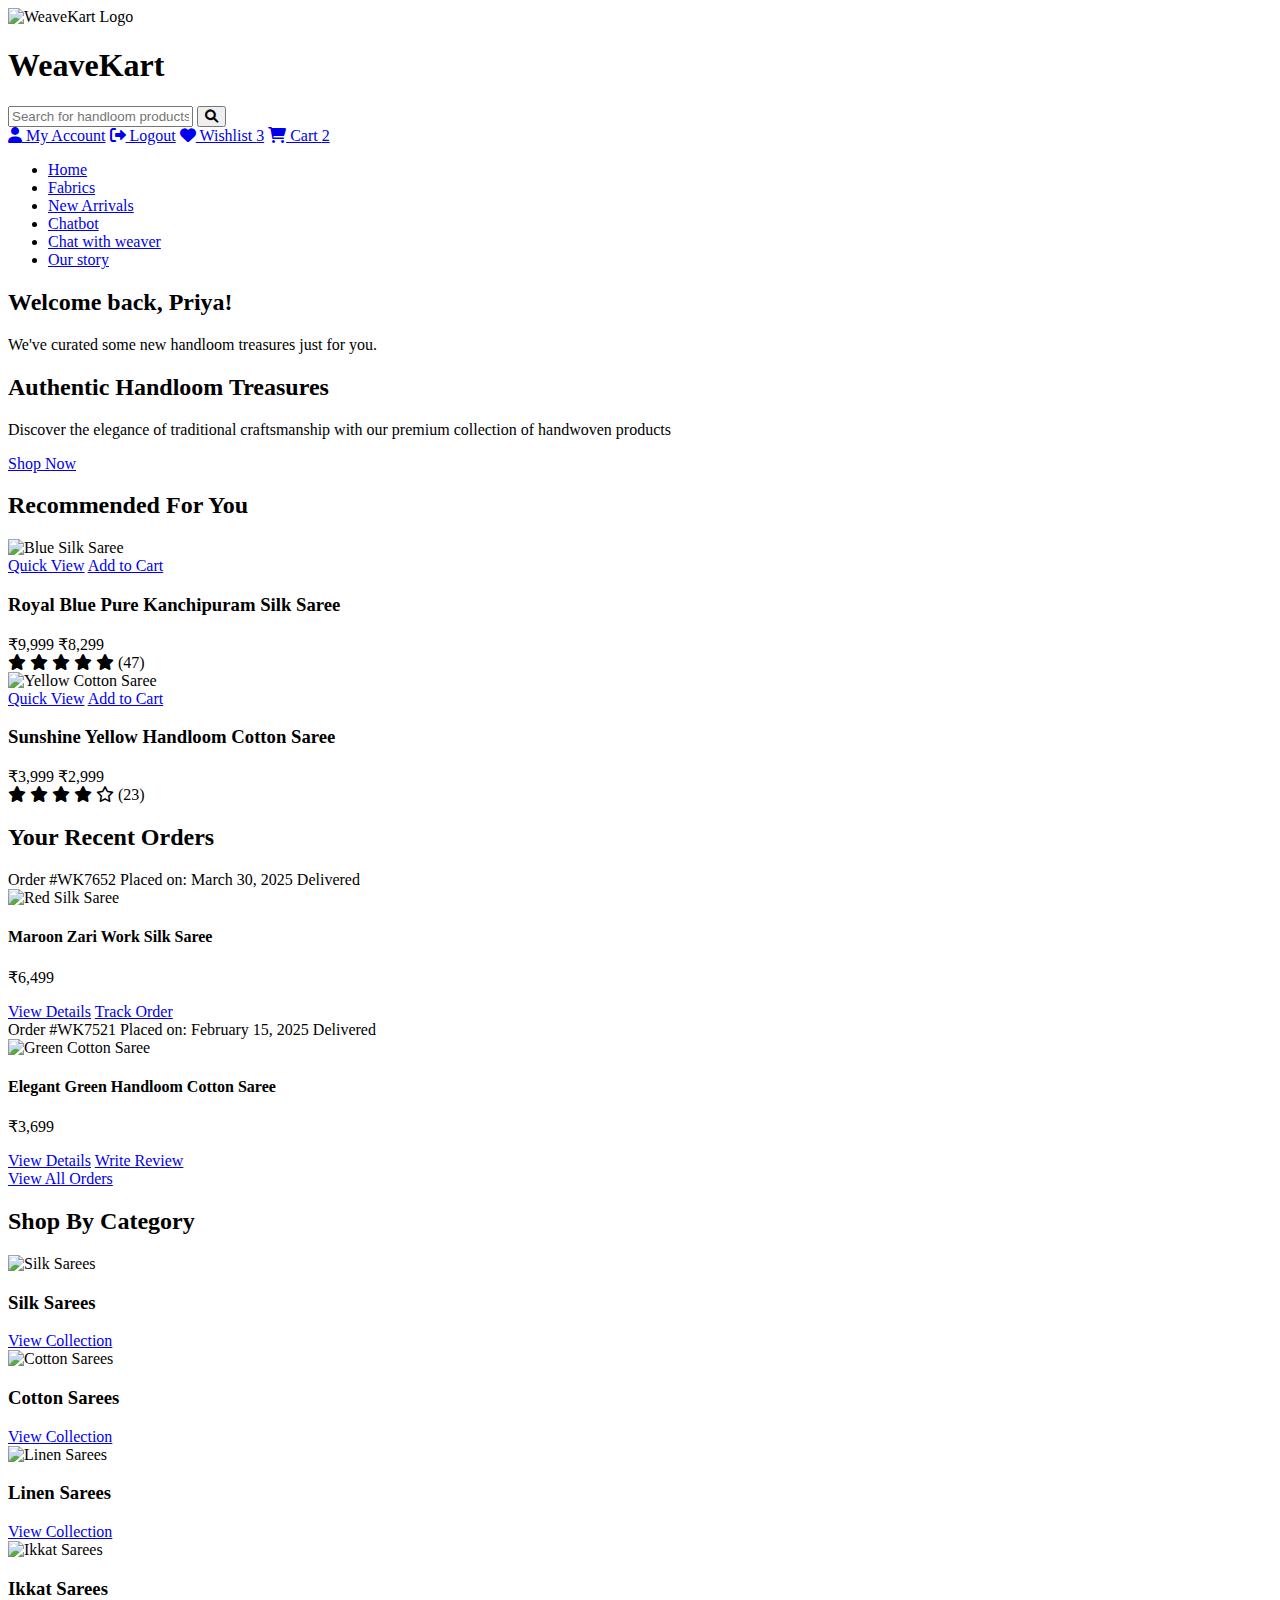
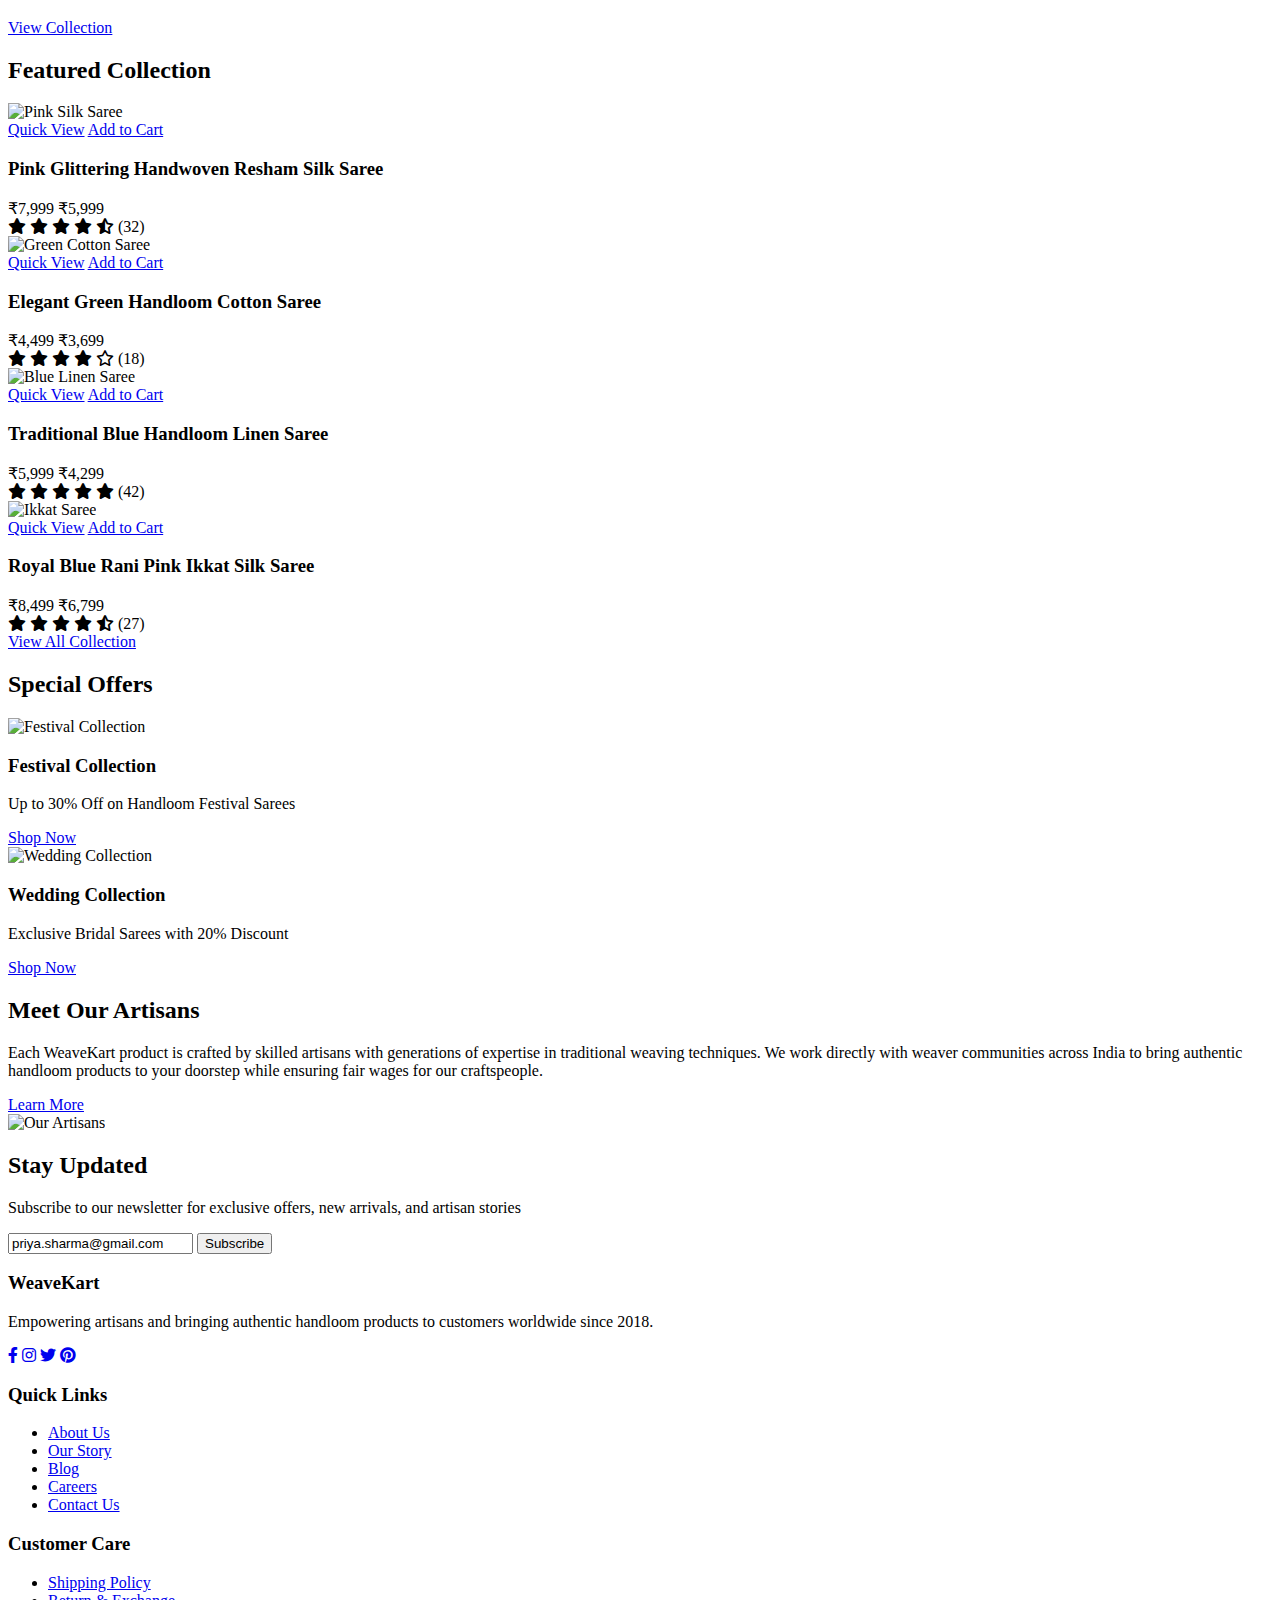
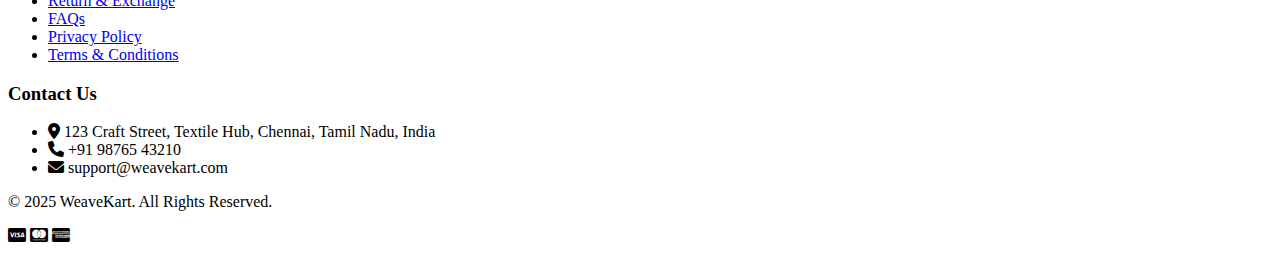
==== after_login/index.html @ b312c112 "Add files via upload" ====
<!DOCTYPE html>
<html lang="en">
<head>
    <meta charset="UTF-8">
    <meta name="viewport" content="width=device-width, initial-scale=1.0">
    <link rel="stylesheet" href="assets\css\style.css">
    <title>WeaveKart - My Account</title>
    <link rel="stylesheet" href="https://cdnjs.cloudflare.com/ajax/libs/font-awesome/6.0.0-beta3/css/all.min.css">
</head>
<body>
    <header>
        <div class="header-top">
            <div class="logo">
                <img src="assets/images/weavekart_logo.jpg" alt="WeaveKart Logo">
                <h1>WeaveKart</h1>
            </div>
            <div class="search-bar">
                <input type="text" placeholder="Search for handloom products...">
                <button><i class="fas fa-search"></i></button>
            </div>
            <div class="user-actions">
                <!-- Changed from login/signup to account dashboard -->
                <a href="my-account.html"><i class="fas fa-user"></i> My Account</a>
                <a href="logout.html"><i class="fas fa-sign-out-alt"></i> Logout</a>
                <a href="wishlist.html"><i class="fas fa-heart"></i> Wishlist <span class="badge">3</span></a>
                <a href="cart.html"><i class="fas fa-shopping-cart"></i> Cart <span class="badge">2</span></a>
            </div>
        </div>
        <nav>
            <ul>
                <li><a href="index.html" class="active">Home</a></li>
                <li><a href="fabrics.html">Fabrics</a></li>
                <li><a href="new-arrivals.html">New Arrivals</a></li>
                <li><a href="chatbot.html">Chatbot</a></li>
                <li><a href="chat_with_weaver.html">Chat with weaver</a></li>
                <li><a href="ourstory.html">Our story</a></li>
            </ul>
        </nav>
    </header>

    <!-- Welcome Banner for logged-in user -->
    <section class="welcome-banner">
        <div class="welcome-content">
            <h2>Welcome back, Priya!</h2>
            <p>We've curated some new handloom treasures just for you.</p>
        </div>
    </section>

    <section class="hero">
        <div class="hero-content">
            <h2>Authentic Handloom Treasures</h2>
            <p>Discover the elegance of traditional craftsmanship with our premium collection of handwoven products</p>
            <a href="#featured" class="cta-button">Shop Now</a>
        </div>
    </section>

    <!-- Personalized Recommendations -->
    <section class="personalized-recommendations">
        <h2>Recommended For You</h2>
        <div class="product-grid">
            <div class="product">
                <div class="product-image">
                    <img src="assets/images/blue-silk-saree.jpg" alt="Blue Silk Saree">
                    <div class="overlay">
                        <a href="product-details.html" class="quick-view">Quick View</a>
                        <a href="cart.html" class="add-to-cart">Add to Cart</a>
                    </div>
                </div>
                <h3>Royal Blue Pure Kanchipuram Silk Saree</h3>
                <div class="product-price">
                    <span class="original-price">₹9,999</span>
                    <span class="sale-price">₹8,299</span>
                </div>
                <div class="rating">
                    <i class="fas fa-star"></i>
                    <i class="fas fa-star"></i>
                    <i class="fas fa-star"></i>
                    <i class="fas fa-star"></i>
                    <i class="fas fa-star"></i>
                    <span>(47)</span>
                </div>
            </div>
            <div class="product">
                <div class="product-image">
                    <img src="assets/images/yellow-cotton-saree.jpg" alt="Yellow Cotton Saree">
                    <div class="overlay">
                        <a href="product-details.html" class="quick-view">Quick View</a>
                        <a href="cart.html" class="add-to-cart">Add to Cart</a>
                    </div>
                </div>
                <h3>Sunshine Yellow Handloom Cotton Saree</h3>
                <div class="product-price">
                    <span class="original-price">₹3,999</span>
                    <span class="sale-price">₹2,999</span>
                </div>
                <div class="rating">
                    <i class="fas fa-star"></i>
                    <i class="fas fa-star"></i>
                    <i class="fas fa-star"></i>
                    <i class="fas fa-star"></i>
                    <i class="far fa-star"></i>
                    <span>(23)</span>
                </div>
            </div>
        </div>
    </section>

    <!-- Recent Orders -->
    <section class="recent-orders">
        <h2>Your Recent Orders</h2>
        <div class="order-cards">
            <div class="order-card">
                <div class="order-header">
                    <span class="order-id">Order #WK7652</span>
                    <span class="order-date">Placed on: March 30, 2025</span>
                    <span class="order-status delivered">Delivered</span>
                </div>
                <div class="order-items">
                    <div class="order-item">
                        <img src="assets/images/red-silk-saree.jpg" alt="Red Silk Saree">
                        <div class="item-details">
                            <h4>Maroon Zari Work Silk Saree</h4>
                            <p>₹6,499</p>
                        </div>
                    </div>
                </div>
                <div class="order-actions">
                    <a href="order-details.html" class="view-details">View Details</a>
                    <a href="track-order.html" class="track-order">Track Order</a>
                </div>
            </div>
            <div class="order-card">
                <div class="order-header">
                    <span class="order-id">Order #WK7521</span>
                    <span class="order-date">Placed on: February 15, 2025</span>
                    <span class="order-status delivered">Delivered</span>
                </div>
                <div class="order-items">
                    <div class="order-item">
                        <img src="assets/images/green-cotton-saree.jpg" alt="Green Cotton Saree">
                        <div class="item-details">
                            <h4>Elegant Green Handloom Cotton Saree</h4>
                            <p>₹3,699</p>
                        </div>
                    </div>
                </div>
                <div class="order-actions">
                    <a href="order-details.html" class="view-details">View Details</a>
                    <a href="write-review.html" class="write-review">Write Review</a>
                </div>
            </div>
        </div>
        <div class="view-more">
            <a href="my-orders.html" class="view-more-btn">View All Orders</a>
        </div>
    </section>

    <section class="categories">
        <h2>Shop By Category</h2>
        <div class="category-container">
            <div class="category">
                <img src="assets/images/silk-sarees.jpg" alt="Silk Sarees">
                <h3>Silk Sarees</h3>
                <a href="silk-sarees.html" class="category-link">View Collection</a>
            </div>
            <div class="category">
                <img src="assets/images/cotton-sarees.jpg" alt="Cotton Sarees">
                <h3>Cotton Sarees</h3>
                <a href="cotton-sarees.html" class="category-link">View Collection</a>
            </div>
            <div class="category">
                <img src="assets/images/linen-sarees.jpg" alt="Linen Sarees">
                <h3>Linen Sarees</h3>
                <a href="linen-sarees.html" class="category-link">View Collection</a>
            </div>
            <div class="category">
                <img src="assets/images/ikkat-sarees.jpg" alt="Ikkat Sarees">
                <h3>Ikkat Sarees</h3>
                <a href="ikkat-sarees.html" class="category-link">View Collection</a>
            </div>
        </div>
    </section>

    <section id="featured" class="featured-products">
        <h2>Featured Collection</h2>
        <div class="product-grid">
            <div class="product">
                <div class="product-image">
                    <img src="assets/images/pink-silk-saree.jpg" alt="Pink Silk Saree">
                    <div class="overlay">
                        <a href="product-details.html" class="quick-view">Quick View</a>
                        <a href="cart.html" class="add-to-cart">Add to Cart</a>
                    </div>
                </div>
                <h3>Pink Glittering Handwoven Resham Silk Saree</h3>
                <div class="product-price">
                    <span class="original-price">₹7,999</span>
                    <span class="sale-price">₹5,999</span>
                </div>
                <div class="rating">
                    <i class="fas fa-star"></i>
                    <i class="fas fa-star"></i>
                    <i class="fas fa-star"></i>
                    <i class="fas fa-star"></i>
                    <i class="fas fa-star-half-alt"></i>
                    <span>(32)</span>
                </div>
            </div>
            <div class="product">
                <div class="product-image">
                    <img src="assets/images/green-cotton-saree.jpg" alt="Green Cotton Saree">
                    <div class="overlay">
                        <a href="product-details.html" class="quick-view">Quick View</a>
                        <a href="cart.html" class="add-to-cart">Add to Cart</a>
                    </div>
                </div>
                <h3>Elegant Green Handloom Cotton Saree</h3>
                <div class="product-price">
                    <span class="original-price">₹4,499</span>
                    <span class="sale-price">₹3,699</span>
                </div>
                <div class="rating">
                    <i class="fas fa-star"></i>
                    <i class="fas fa-star"></i>
                    <i class="fas fa-star"></i>
                    <i class="fas fa-star"></i>
                    <i class="far fa-star"></i>
                    <span>(18)</span>
                </div>
            </div>
            <div class="product">
                <div class="product-image">
                    <img src="assets/images/blue-linen-saree.jpg" alt="Blue Linen Saree">
                    <div class="overlay">
                        <a href="product-details.html" class="quick-view">Quick View</a>
                        <a href="cart.html" class="add-to-cart">Add to Cart</a>
                    </div>
                </div>
                <h3>Traditional Blue Handloom Linen Saree</h3>
                <div class="product-price">
                    <span class="original-price">₹5,999</span>
                    <span class="sale-price">₹4,299</span>
                </div>
                <div class="rating">
                    <i class="fas fa-star"></i>
                    <i class="fas fa-star"></i>
                    <i class="fas fa-star"></i>
                    <i class="fas fa-star"></i>
                    <i class="fas fa-star"></i>
                    <span>(42)</span>
                </div>
            </div>
            <div class="product">
                <div class="product-image">
                    <img src="assets/images/ikkat-sarees(1).jpg" alt="Ikkat Saree">
                    <div class="overlay">
                        <a href="product-details.html" class="quick-view">Quick View</a>
                        <a href="cart.html" class="add-to-cart">Add to Cart</a>
                    </div>
                </div>
                <h3>Royal Blue Rani Pink Ikkat Silk Saree</h3>
                <div class="product-price">
                    <span class="original-price">₹8,499</span>
                    <span class="sale-price">₹6,799</span>
                </div>
                <div class="rating">
                    <i class="fas fa-star"></i>
                    <i class="fas fa-star"></i>
                    <i class="fas fa-star"></i>
                    <i class="fas fa-star"></i>
                    <i class="fas fa-star-half-alt"></i>
                    <span>(27)</span>
                </div>
            </div>
        </div>
        <div class="view-more">
            <a href="collections.html" class="view-more-btn">View All Collection</a>
        </div>
    </section>

    <section class="special-offers">
        <h2>Special Offers</h2>
        <div class="offers-container">
            <div class="offer">
                <img src="assets/images/festival-collection.jpg" alt="Festival Collection">
                <div class="offer-content">
                    <h3>Festival Collection</h3>
                    <p>Up to 30% Off on Handloom Festival Sarees</p>
                    <a href="festival-collection.html" class="offer-btn">Shop Now</a>
                </div>
            </div>
            <div class="offer">
                <img src="assets/images/wedding-collection.jpg" alt="Wedding Collection">
                <div class="offer-content">
                    <h3>Wedding Collection</h3>
                    <p>Exclusive Bridal Sarees with 20% Discount</p>
                    <a href="wedding-collection.html" class="offer-btn">Shop Now</a>
                </div>
            </div>
        </div>
    </section>

    <section class="artisan-story">
        <div class="artisan-content">
            <h2>Meet Our Artisans</h2>
            <p>Each WeaveKart product is crafted by skilled artisans with generations of expertise in traditional weaving techniques. We work directly with weaver communities across India to bring authentic handloom products to your doorstep while ensuring fair wages for our craftspeople.</p>
            <a href="our-artisans.html" class="artisan-btn">Learn More</a>
        </div>
        <div class="artisan-image">
            <img src="assets/images/artisans.jpg" alt="Our Artisans">
        </div>
    </section>

    <section class="subscribe">
        <div class="subscribe-content">
            <h2>Stay Updated</h2>
            <p>Subscribe to our newsletter for exclusive offers, new arrivals, and artisan stories</p>
            <form class="subscribe-form">
                <input type="email" placeholder="Your Email Address" value="priya.sharma@gmail.com" required>
                <button type="submit">Subscribe</button>
            </form>
        </div>
    </section>

    <footer>
        <div class="footer-container">
            <div class="footer-column">
                <h3>WeaveKart</h3>
                <p>Empowering artisans and bringing authentic handloom products to customers worldwide since 2018.</p>
                <div class="social-icons">
                    <a href="#"><i class="fab fa-facebook-f"></i></a>
                    <a href="#"><i class="fab fa-instagram"></i></a>
                    <a href="#"><i class="fab fa-twitter"></i></a>
                    <a href="#"><i class="fab fa-pinterest"></i></a>
                </div>
            </div>
            <div class="footer-column">
                <h3>Quick Links</h3>
                <ul>
                    <li><a href="about.html">About Us</a></li>
                    <li><a href="our-story.html">Our Story</a></li>
                    <li><a href="blog.html">Blog</a></li>
                    <li><a href="careers.html">Careers</a></li>
                    <li><a href="contact.html">Contact Us</a></li>
                </ul>
            </div>
            <div class="footer-column">
                <h3>Customer Care</h3>
                <ul>
                    <li><a href="shipping.html">Shipping Policy</a></li>
                    <li><a href="returns.html">Return & Exchange</a></li>
                    <li><a href="faq.html">FAQs</a></li>
                    <li><a href="privacy.html">Privacy Policy</a></li>
                    <li><a href="terms.html">Terms & Conditions</a></li>
                </ul>
            </div>
            <div class="footer-column">
                <h3>Contact Us</h3>
                <ul class="contact-info">
                    <li><i class="fas fa-map-marker-alt"></i> 123 Craft Street, Textile Hub, Chennai, Tamil Nadu, India</li>
                    <li><i class="fas fa-phone"></i> +91 98765 43210</li>
                    <li><i class="fas fa-envelope"></i> support@weavekart.com</li>
                </ul>
            </div>
        </div>
        <div class="footer-bottom">
            <p>&copy; 2025 WeaveKart. All Rights Reserved.</p>
            <div class="payment-icons">
                <i class="fab fa-cc-visa"></i>
                <i class="fab fa-cc-mastercard"></i>
                <i class="fab fa-cc-amex"></i>
            </div>
        </div>
    </footer>
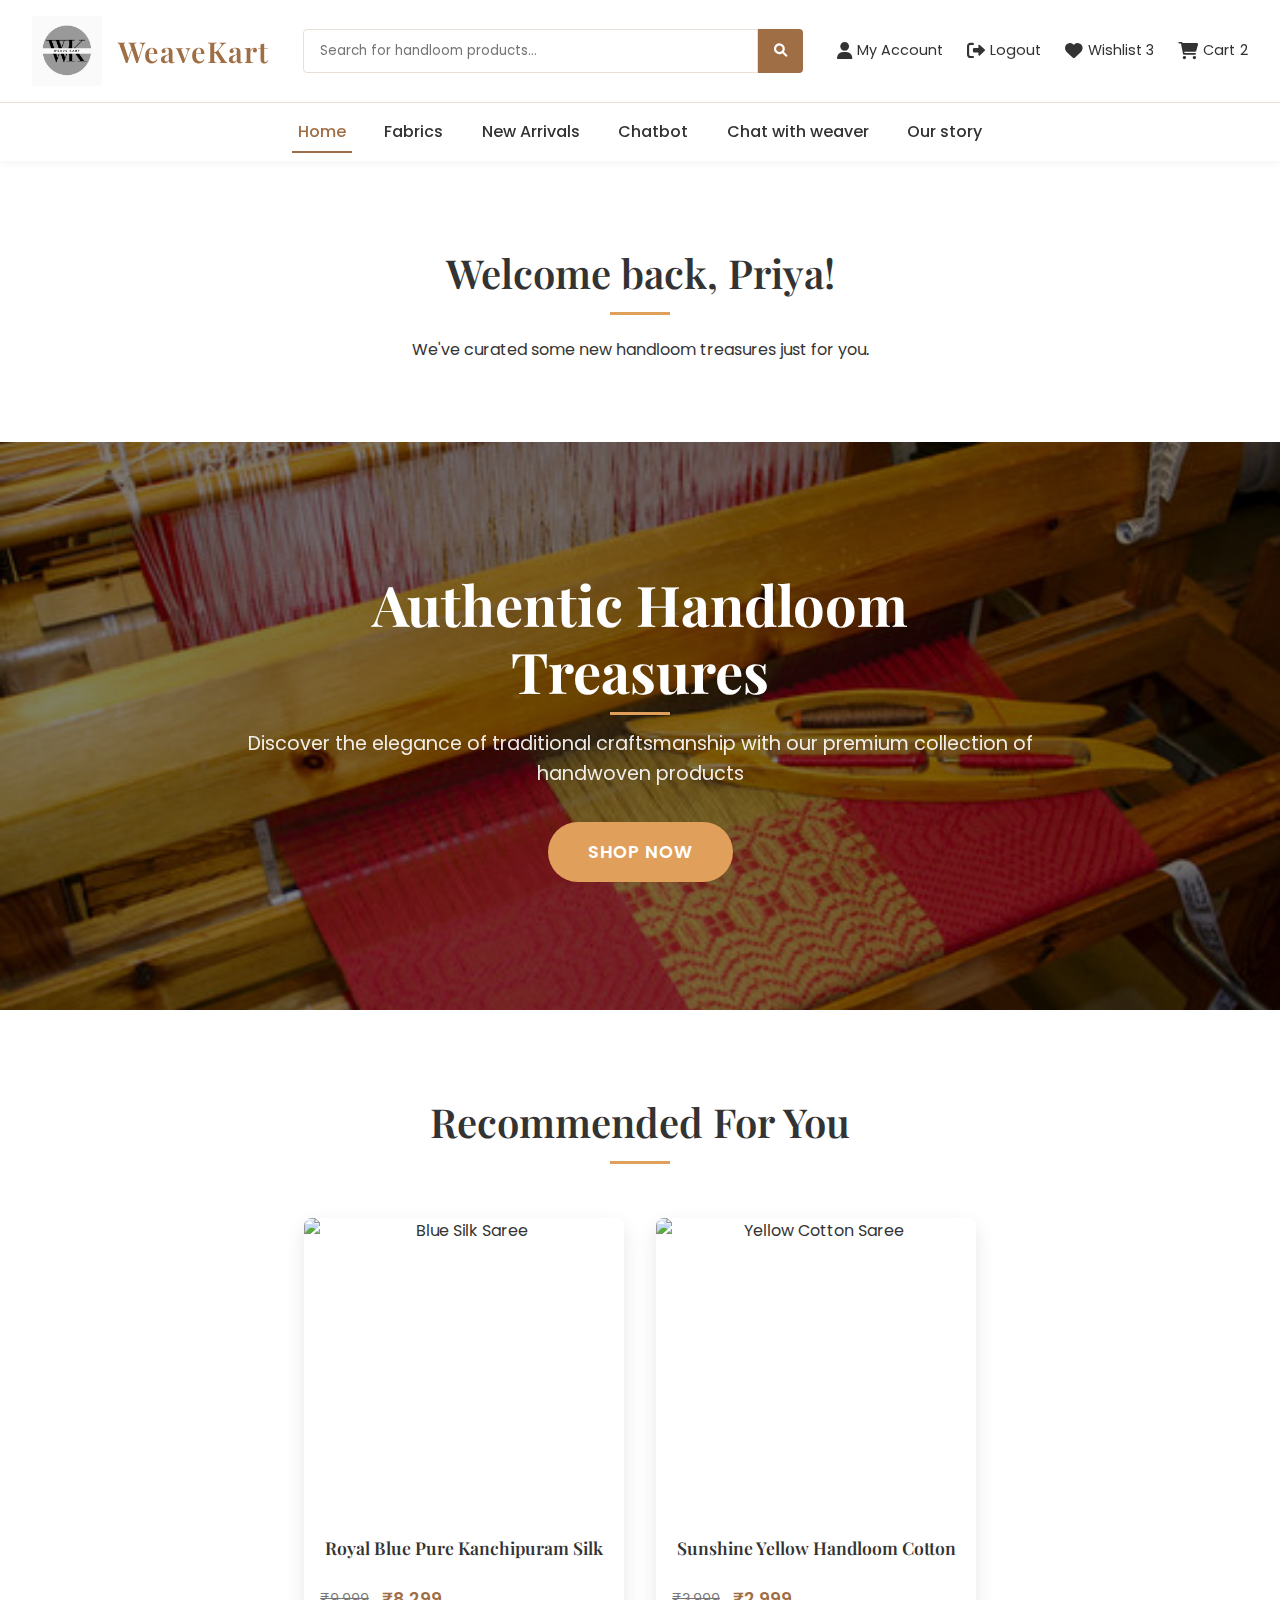
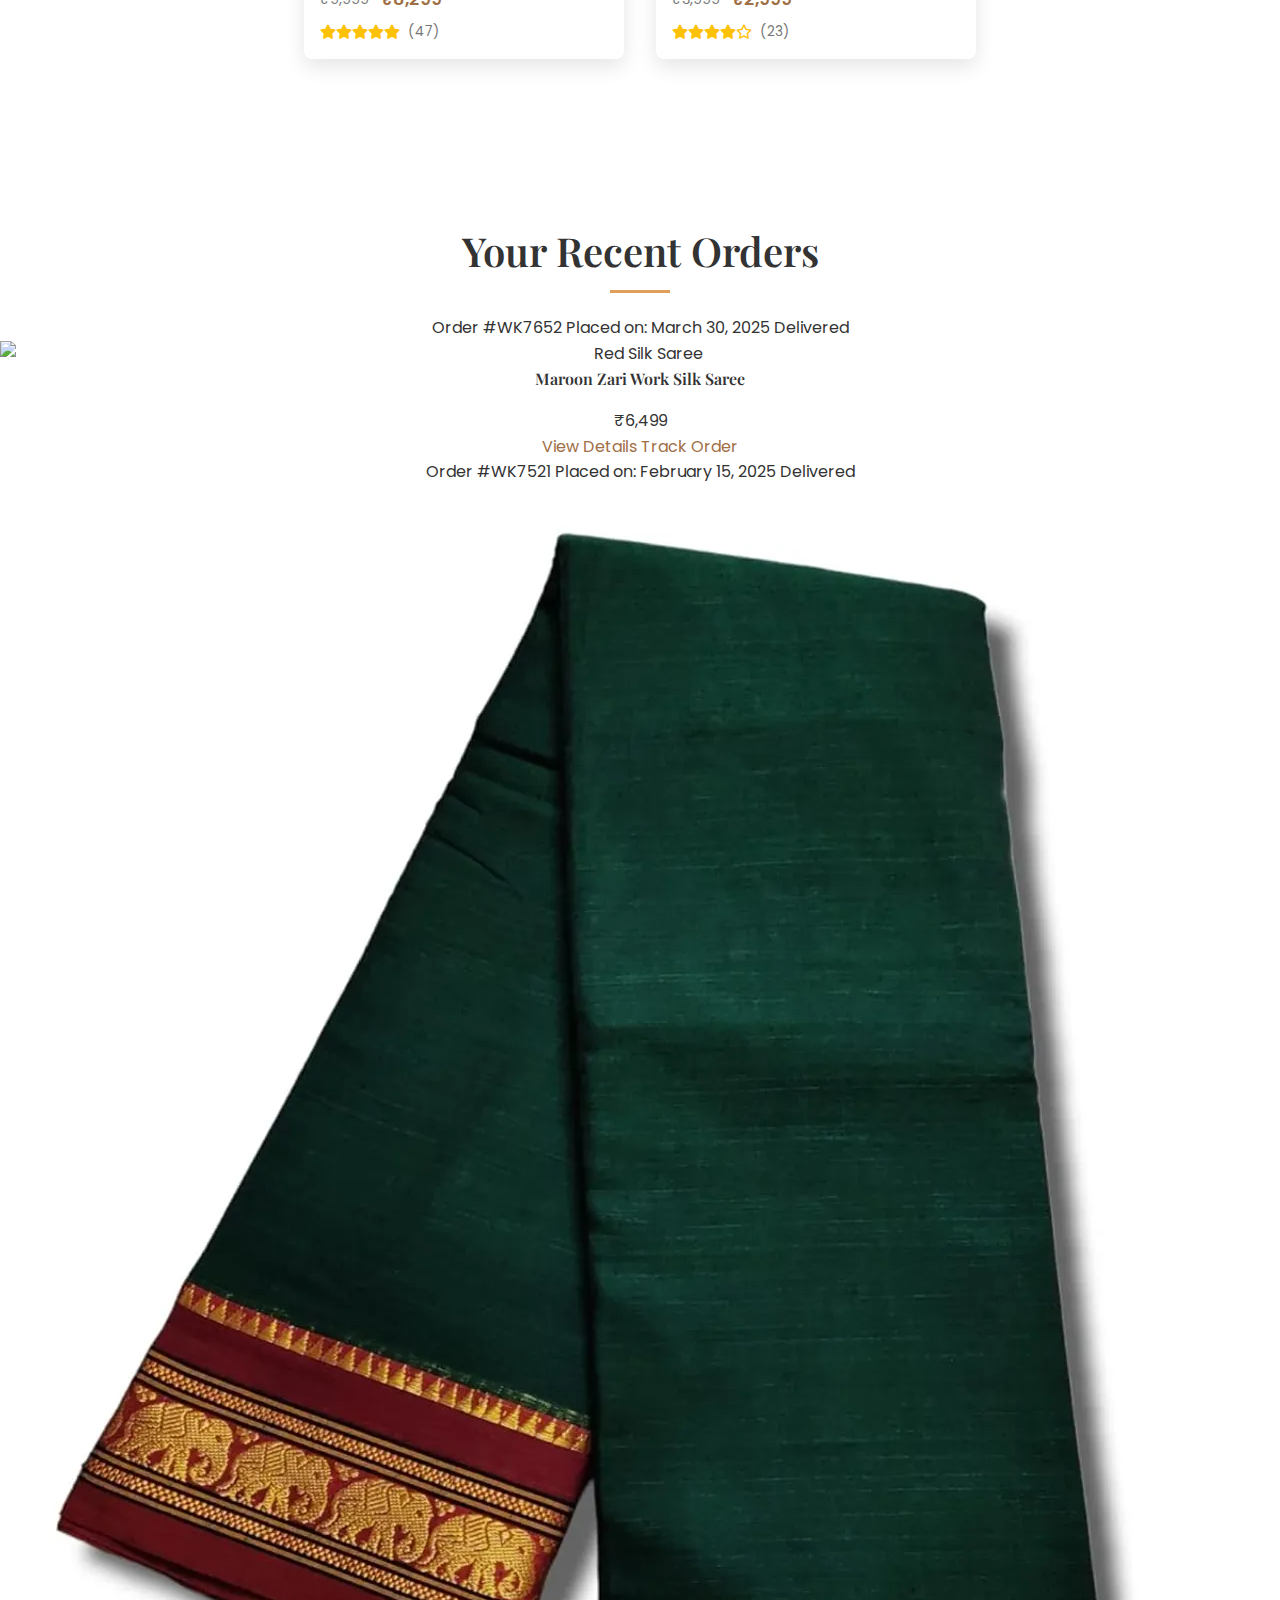
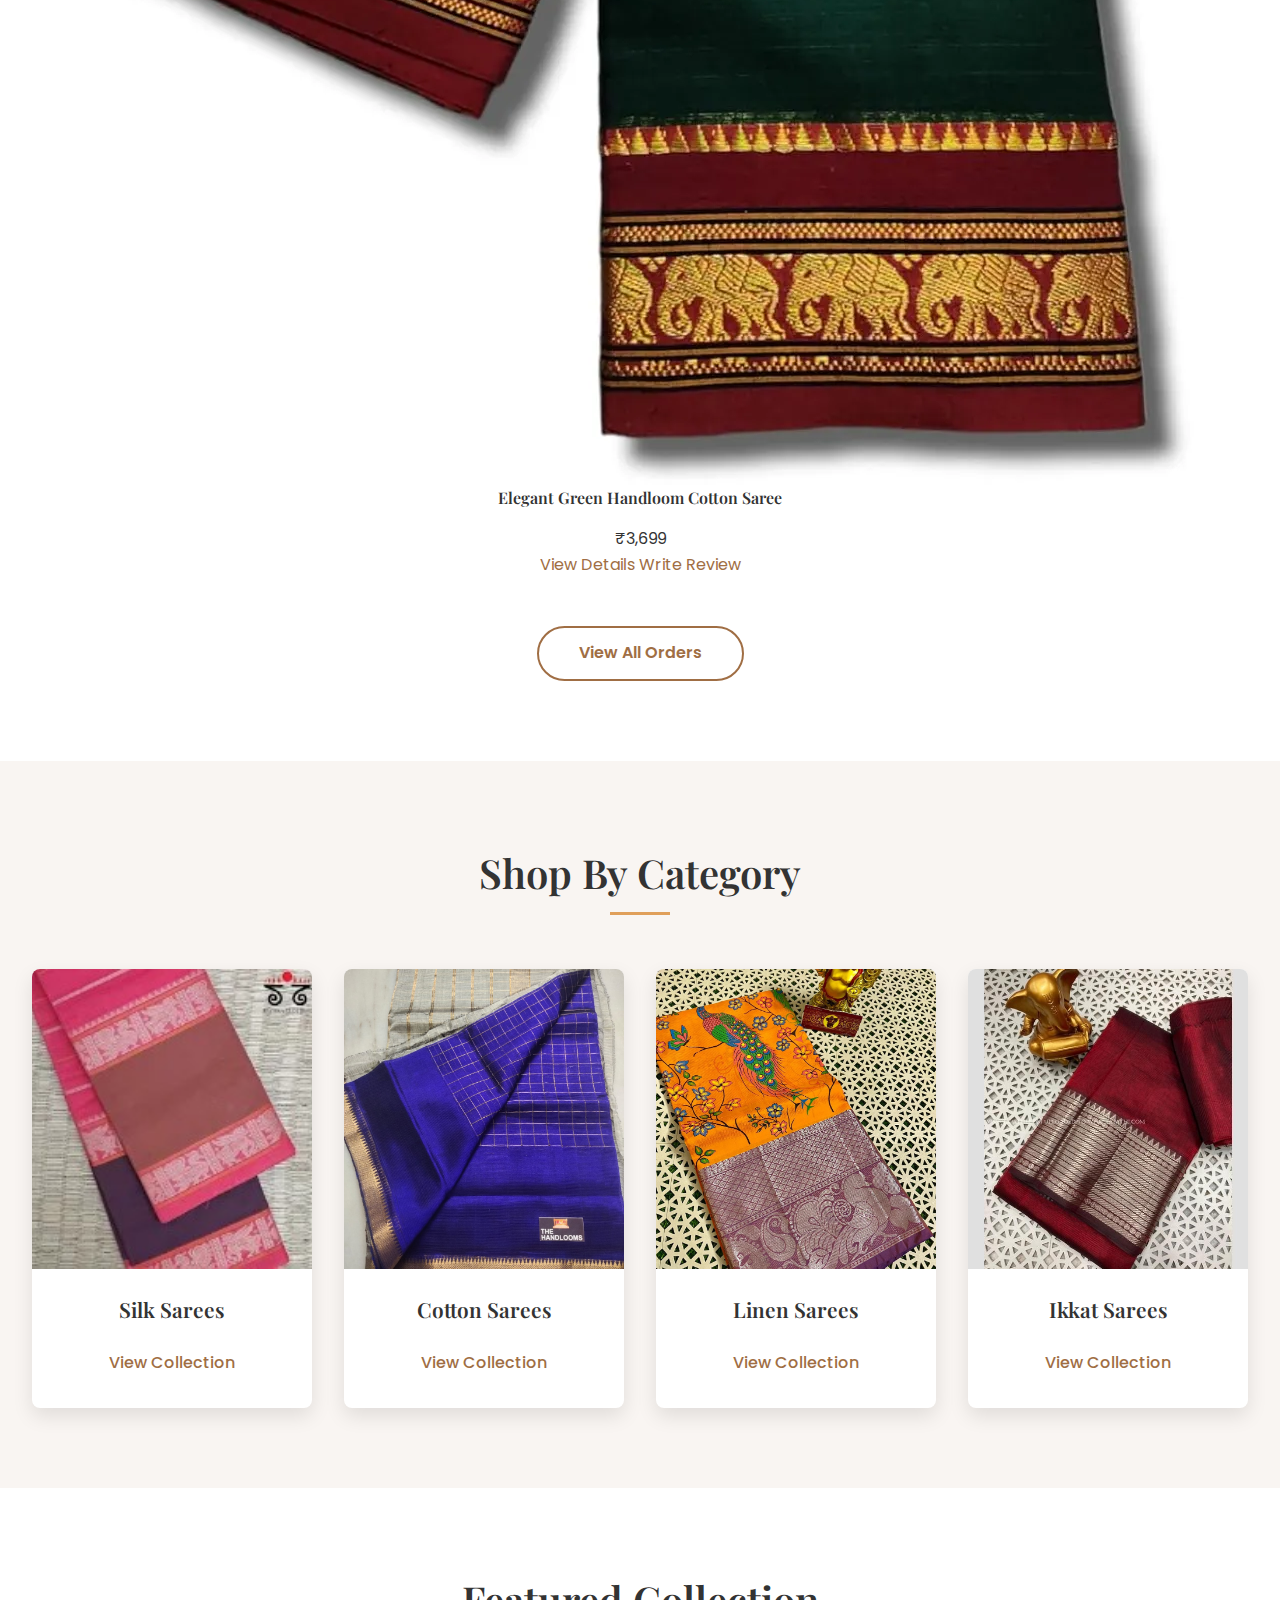
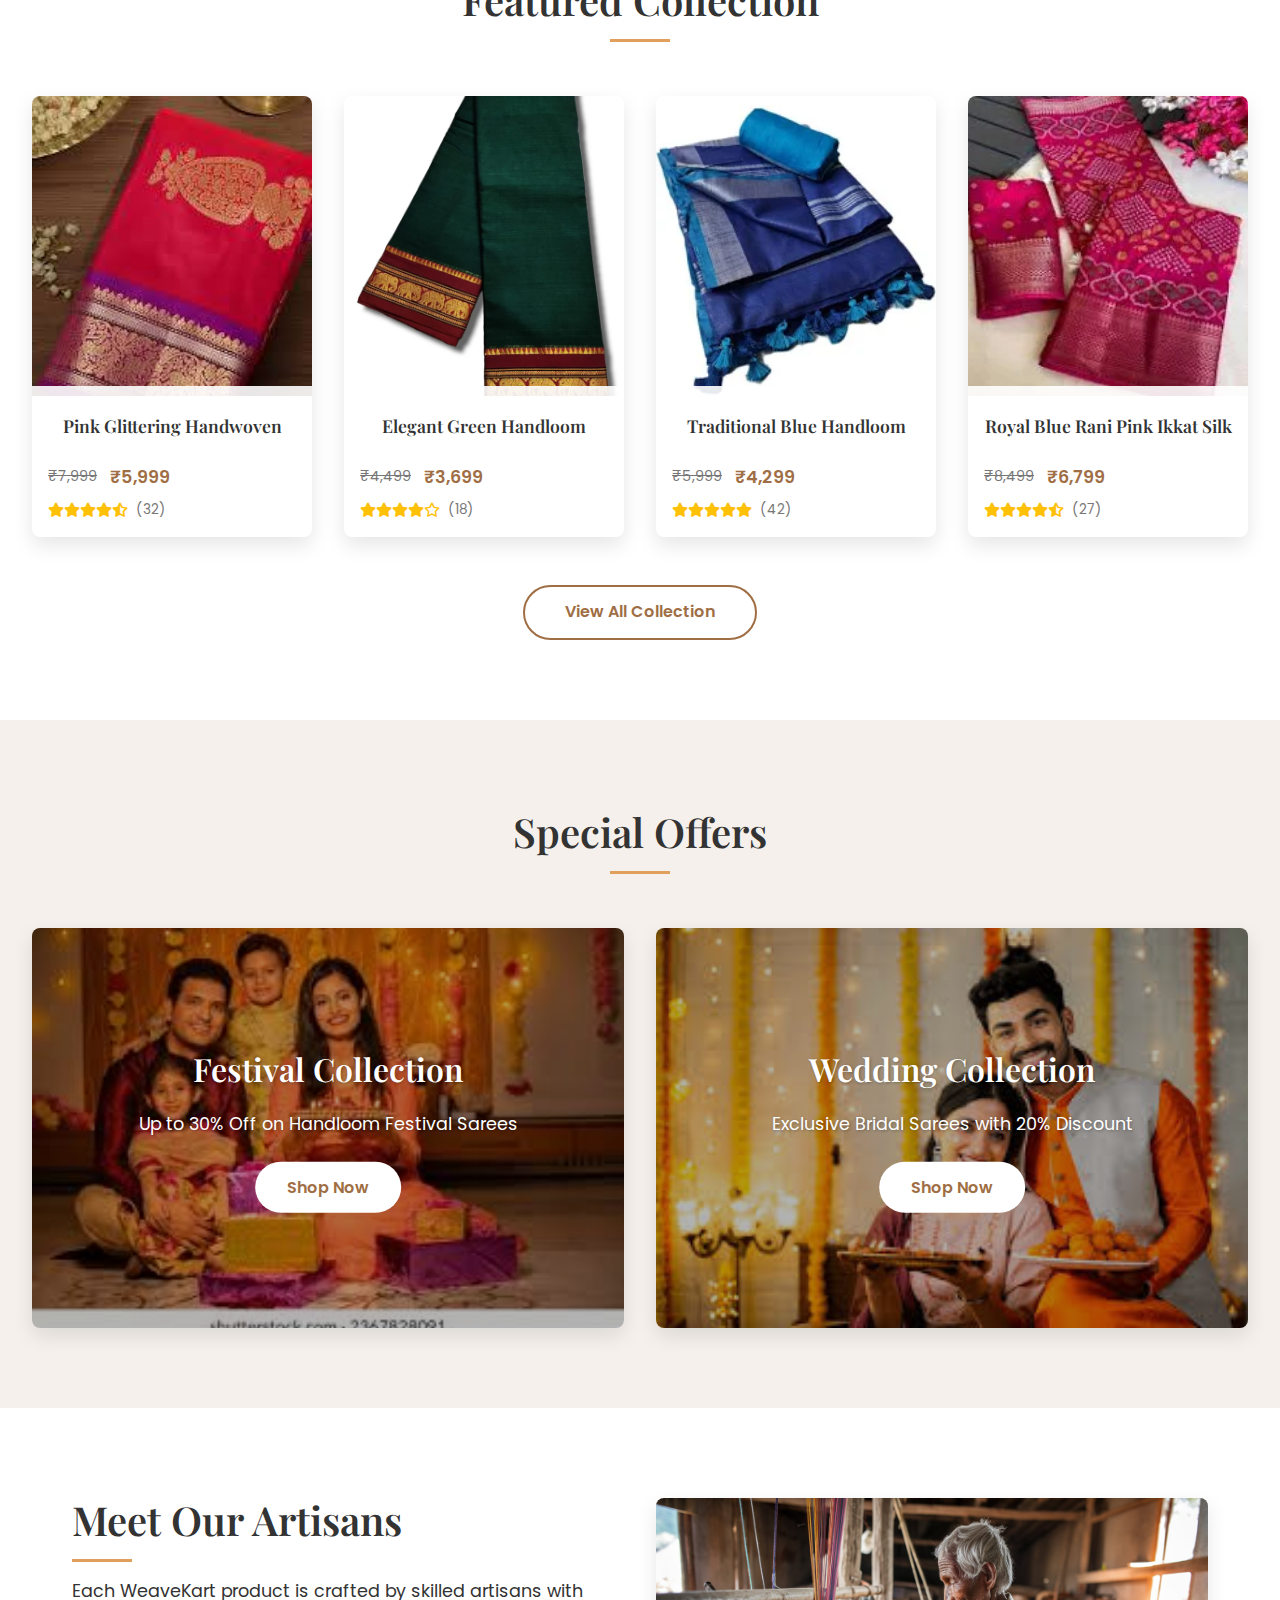
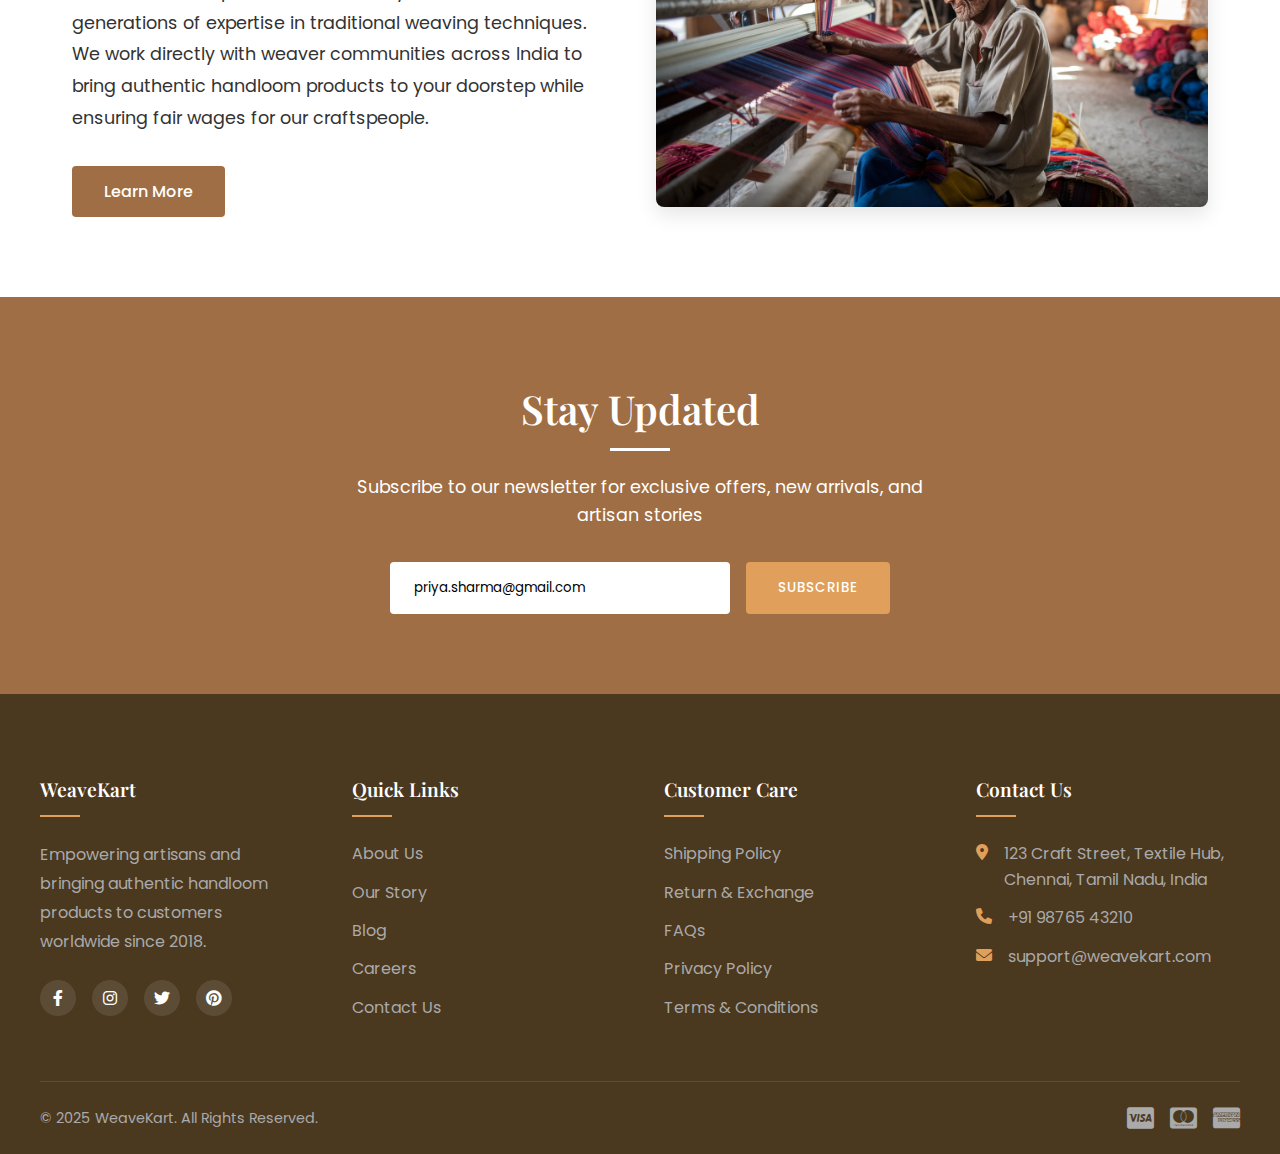
==== commit 79bc53ce: "Update index.html" ====
--- a/after_login/index.html
+++ b/after_login/index.html
@@ -21,7 +21,7 @@
             <div class="user-actions">
                 <!-- Changed from login/signup to account dashboard -->
                 <a href="my-account.html"><i class="fas fa-user"></i> My Account</a>
-                <a href="logout.html"><i class="fas fa-sign-out-alt"></i> Logout</a>
+                <a href="login.html"><i class="fas fa-sign-out-alt"></i> Logout</a>
                 <a href="wishlist.html"><i class="fas fa-heart"></i> Wishlist <span class="badge">3</span></a>
                 <a href="cart.html"><i class="fas fa-shopping-cart"></i> Cart <span class="badge">2</span></a>
             </div>
@@ -371,4 +371,4 @@
                 <i class="fab fa-cc-amex"></i>
             </div>
         </div>
-    </footer>+    </footer>
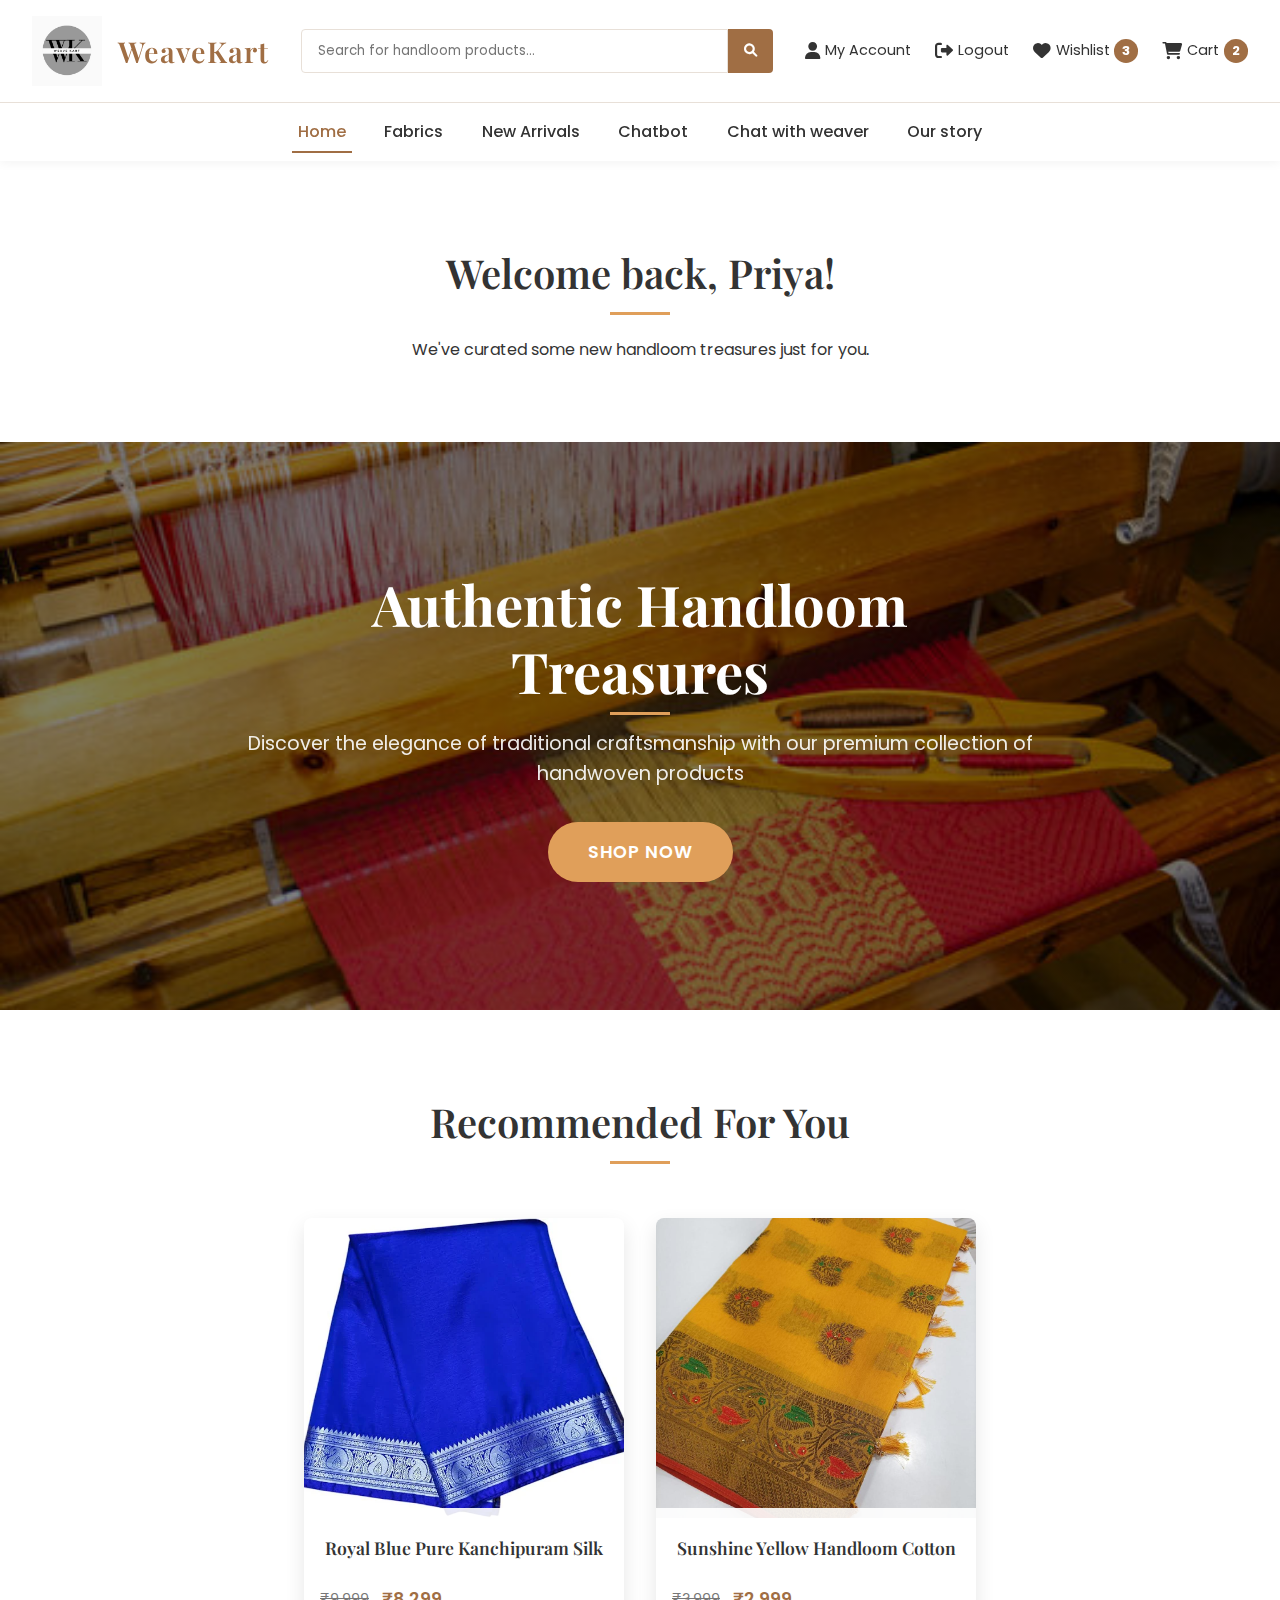
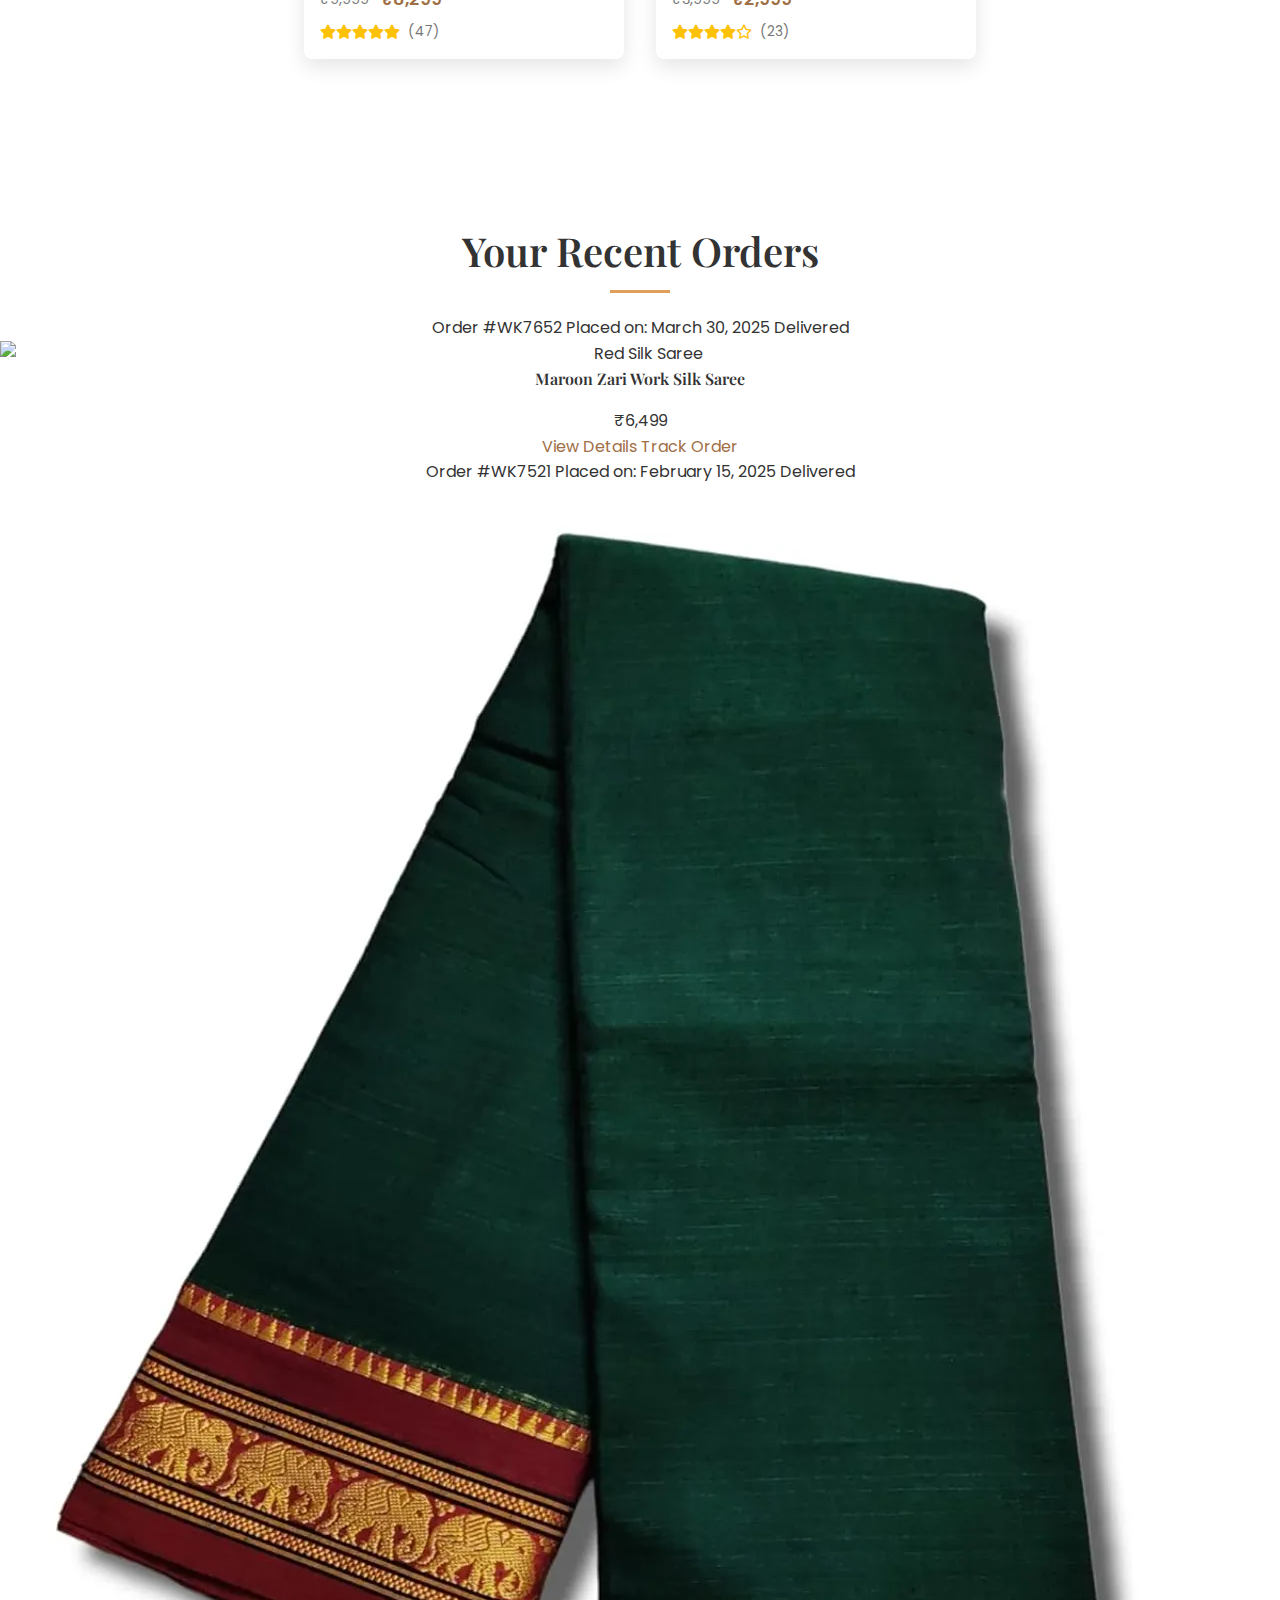
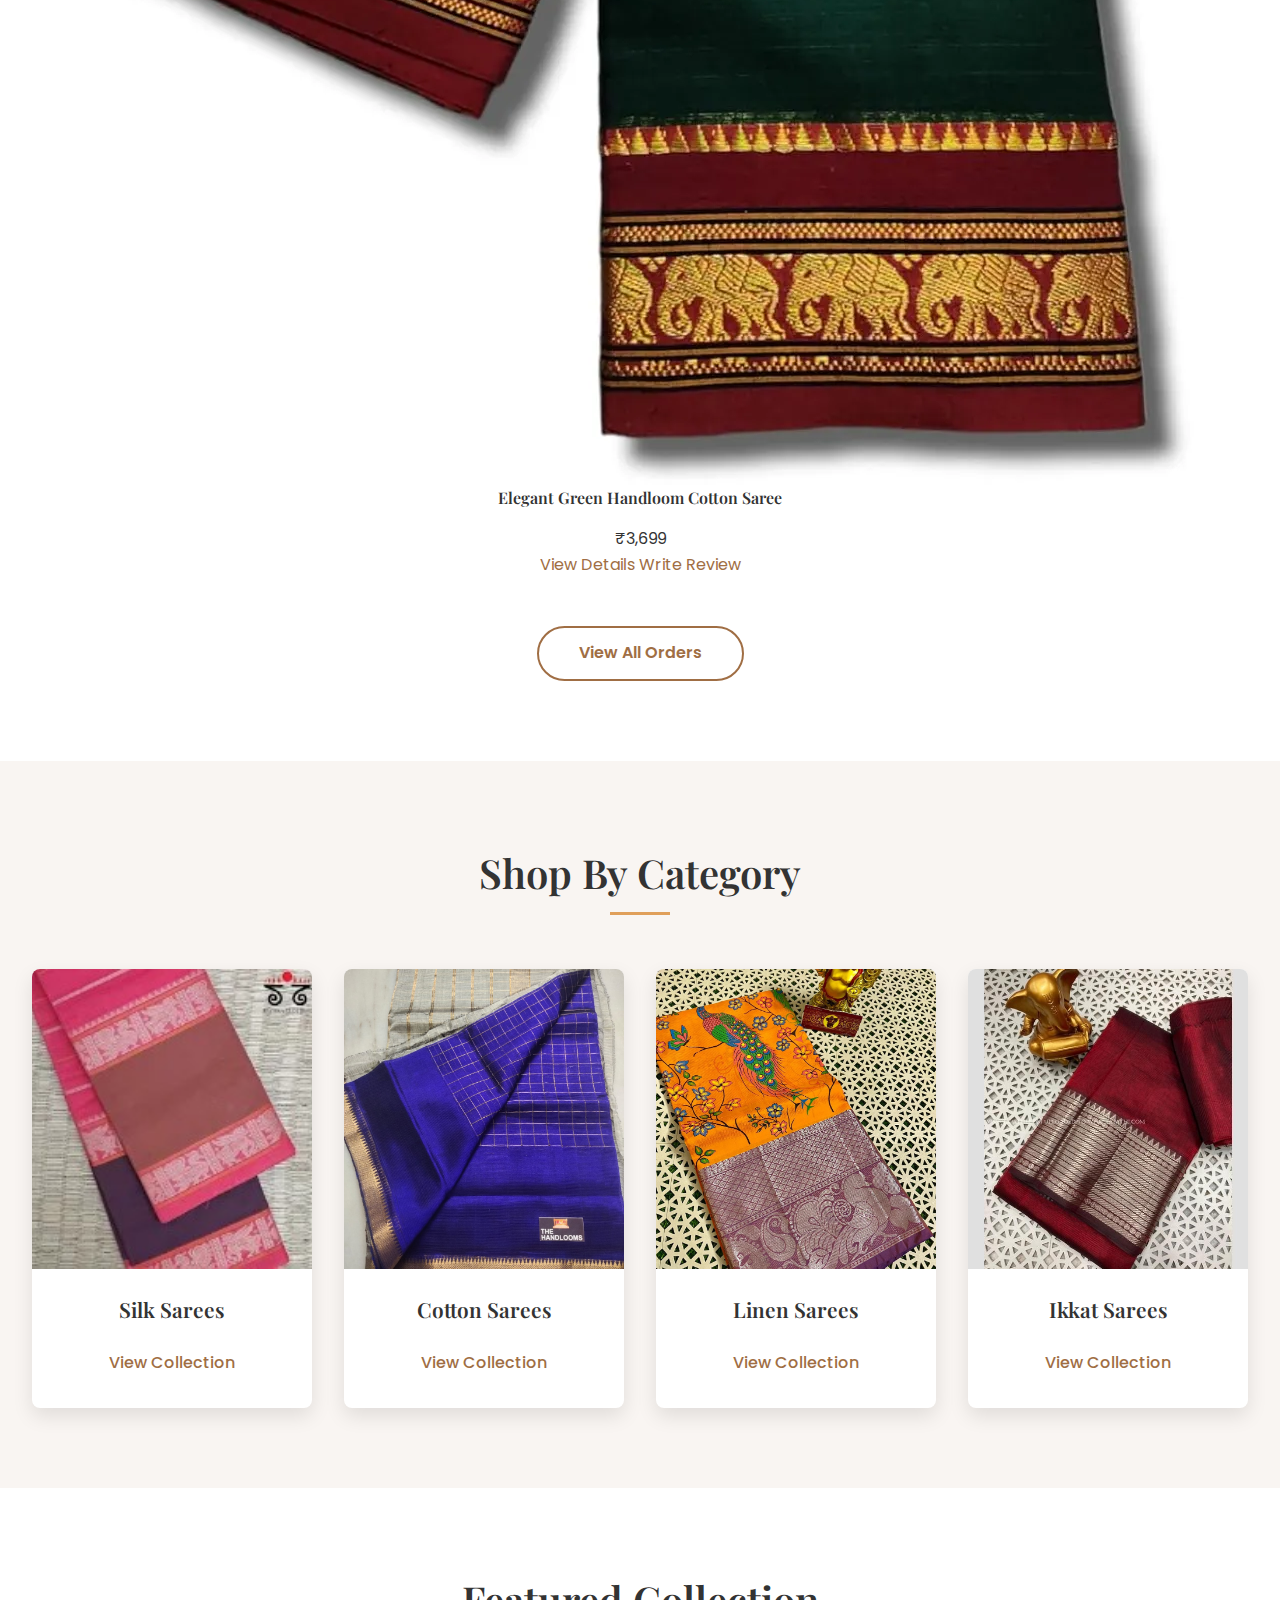
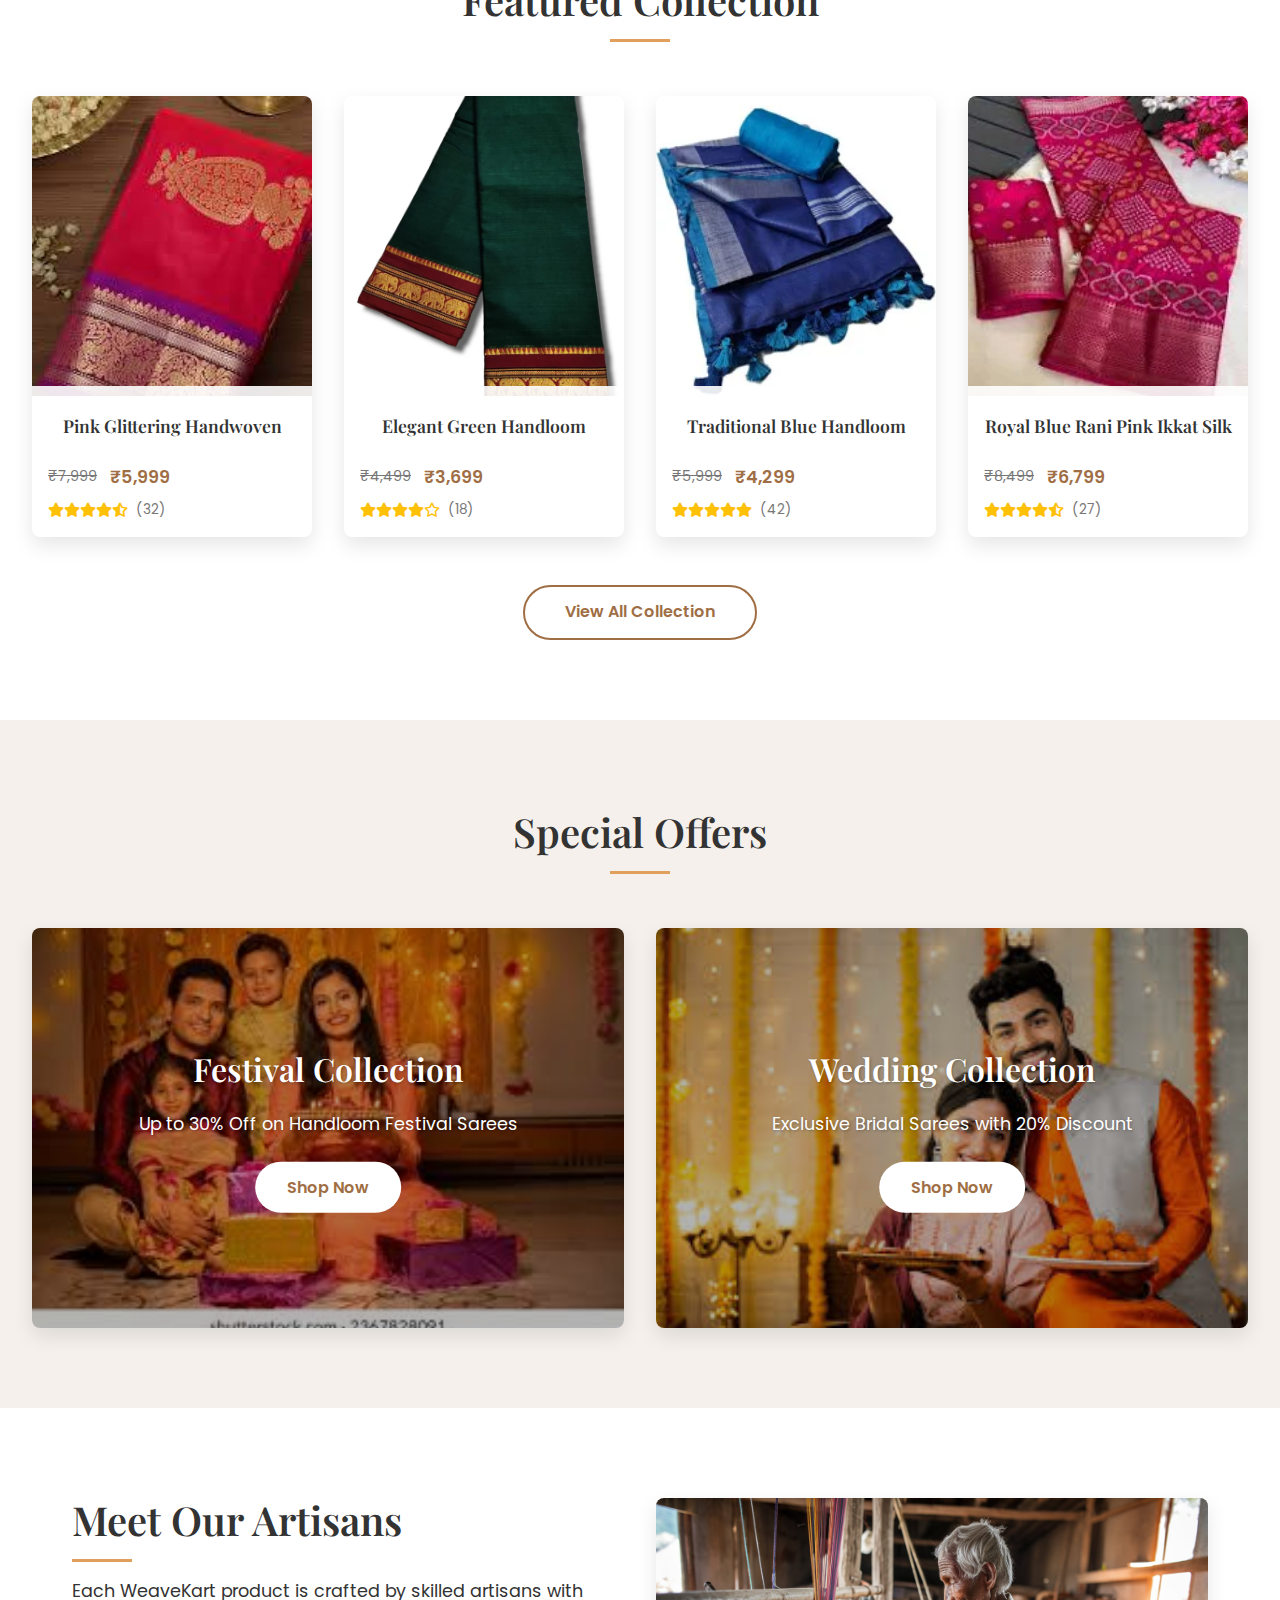
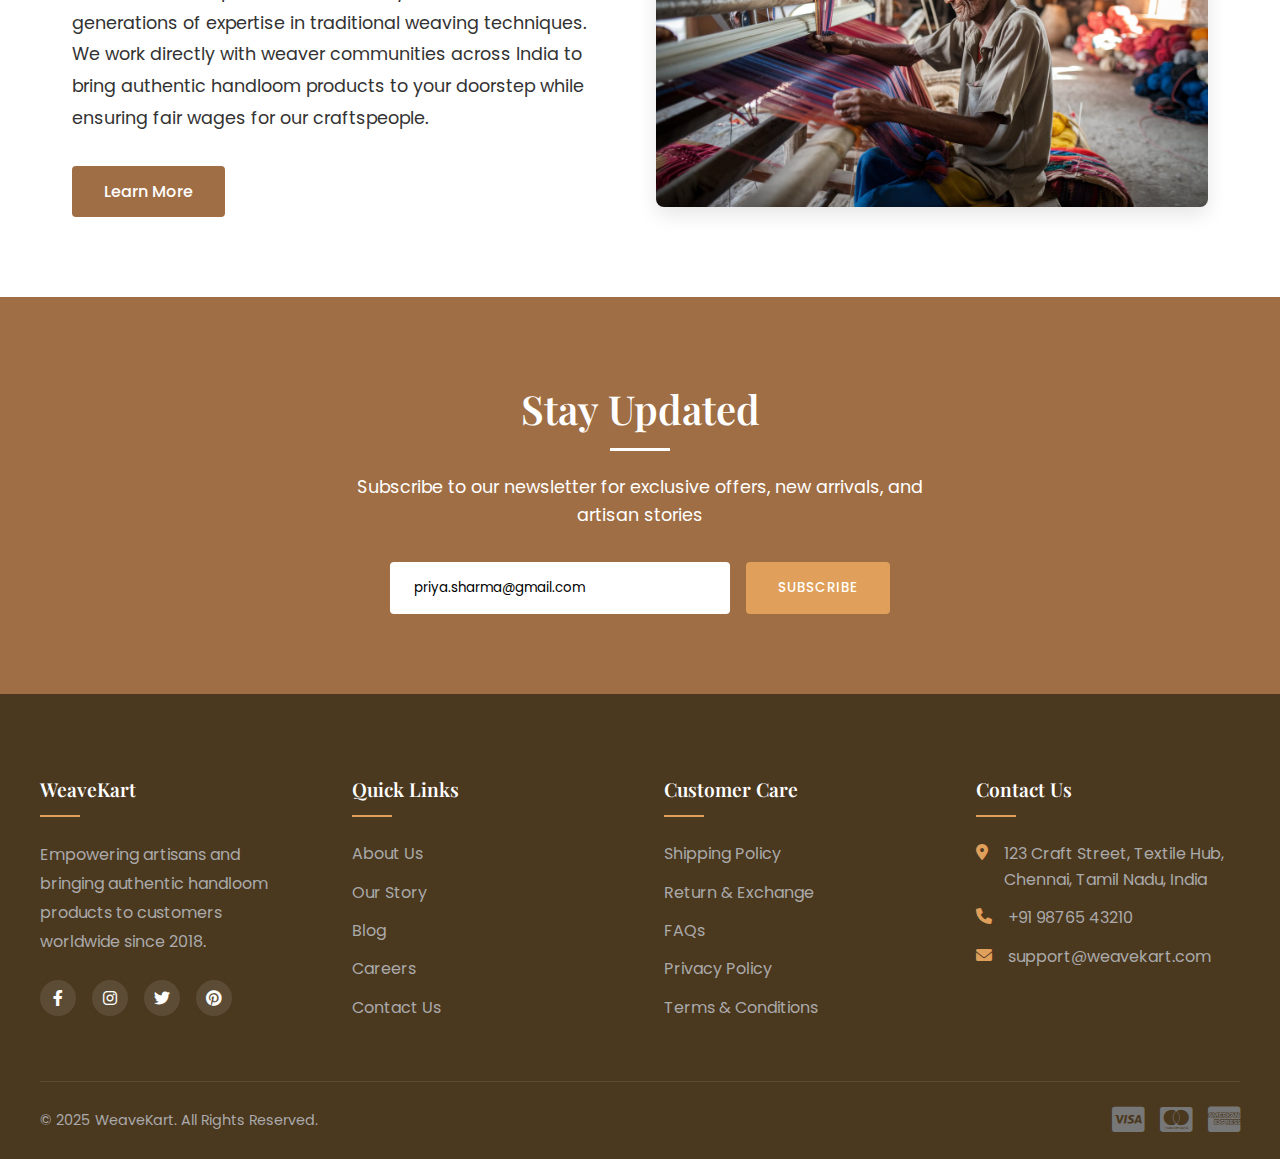
==== commit dac32629: "login main" ====
--- a/after_login/index.html
+++ b/after_login/index.html
@@ -21,7 +21,7 @@
             <div class="user-actions">
                 <!-- Changed from login/signup to account dashboard -->
                 <a href="my-account.html"><i class="fas fa-user"></i> My Account</a>
-                <a href="login.html"><i class="fas fa-sign-out-alt"></i> Logout</a>
+                <a href="../login.html"><i class="fas fa-sign-out-alt"></i> Logout</a>
                 <a href="wishlist.html"><i class="fas fa-heart"></i> Wishlist <span class="badge">3</span></a>
                 <a href="cart.html"><i class="fas fa-shopping-cart"></i> Cart <span class="badge">2</span></a>
             </div>
